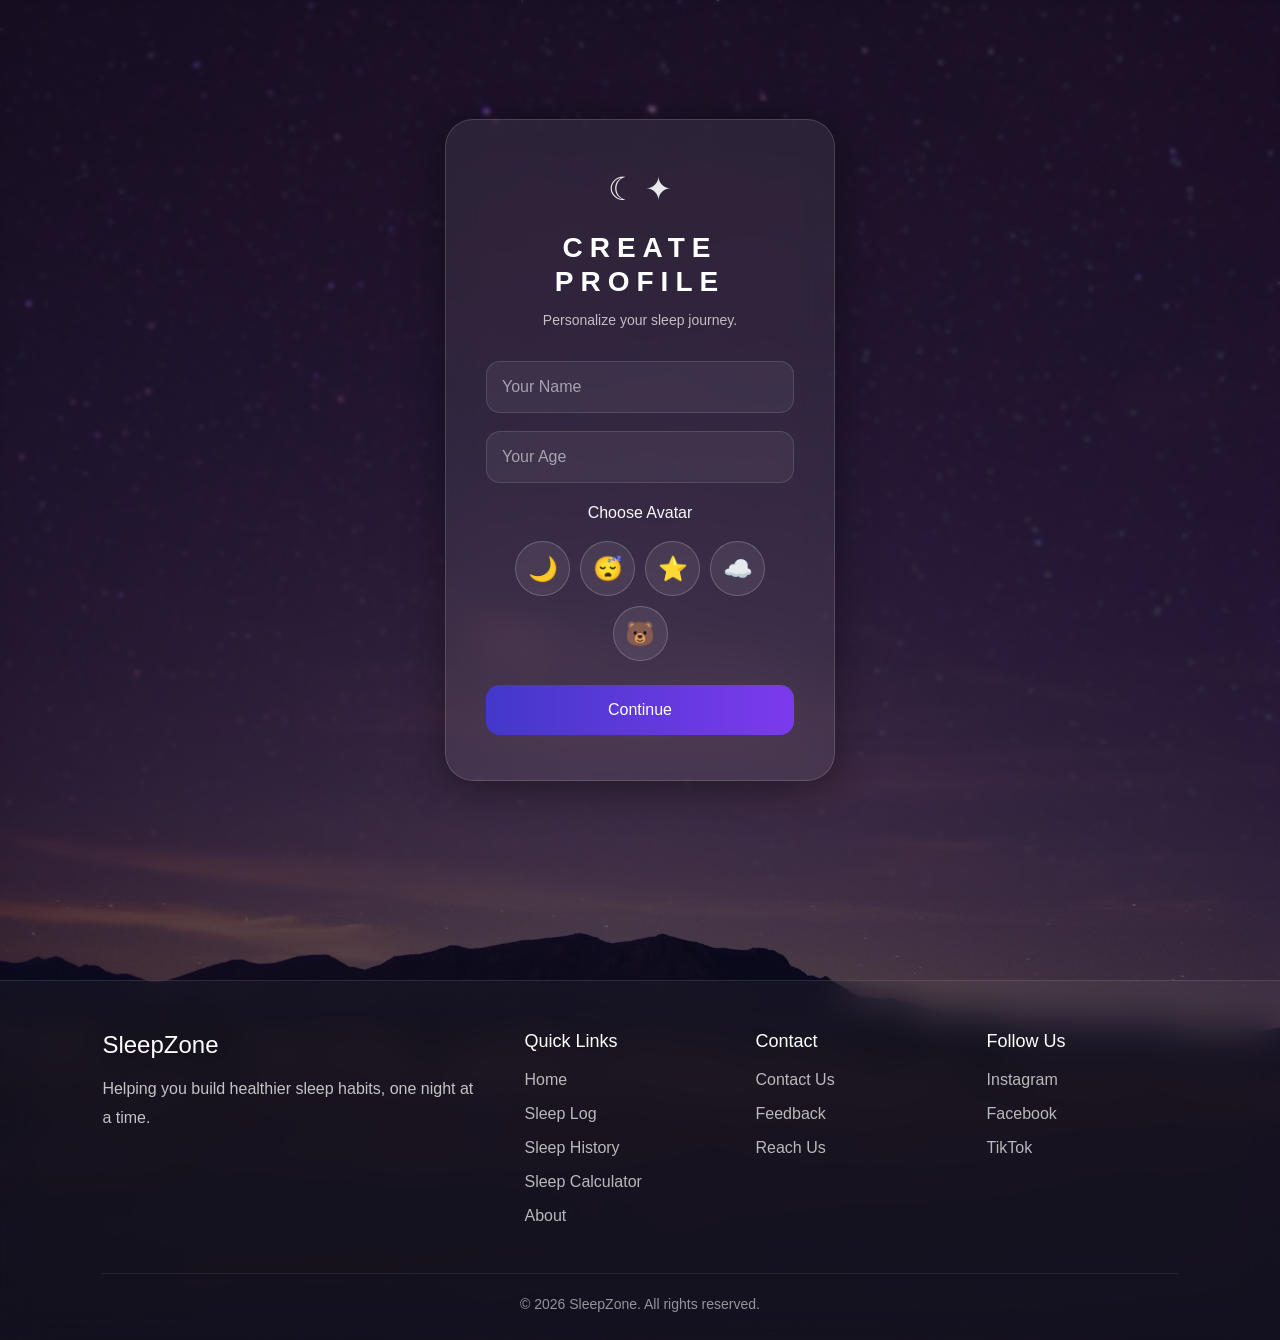
==== createprofile.html @ e81f1e1e "Add files via upload" ====
<!DOCTYPE html>
<html lang="en">
<head>
  <meta charset="UTF-8">
  <meta name="viewport" content="width=device-width, initial-scale=1.0">

  <title>Create Profile</title>

  <link href="https://cdn.jsdelivr.net/npm/bootstrap@5.3.3/dist/css/bootstrap.min.css" rel="stylesheet">

  <link rel="stylesheet" href="style.css">
</head>

<body>

  <div class="background-overlay"></div>

  <div class="page-wrapper">

  <div class="login-container">

    <div class="moon-icon">
      ☾ ✦
    </div>

    <h1>CREATE PROFILE</h1>

    <p class="tagline">
      Personalize your sleep journey.
    </p>

    <input
      type="text"
      id="name"
      class="form-control glass-input"
      placeholder="Your Name"
    >

    <input
      type="number"
      id="age"
      class="form-control glass-input"
      placeholder="Your Age"
    >

    <p class="mb-3 text-light">
      Choose Avatar
    </p>

    <div class="avatar-container">

      <button class="avatar-btn" onclick="selectAvatar('🌙')">🌙</button>

      <button class="avatar-btn" onclick="selectAvatar('😴')">😴</button>

      <button class="avatar-btn" onclick="selectAvatar('⭐')">⭐</button>

      <button class="avatar-btn" onclick="selectAvatar('☁️')">☁️</button>

      <button class="avatar-btn" onclick="selectAvatar('🐻')">🐻</button>

    </div>

    <button class="login-btn mt-4" onclick="saveProfile()">
      Continue
    </button>

  </div>

  </div>

   <!-- FOOTER -->

    <footer class="footer">

        <div class="footer-content">

            <div class="footer-section">

                <h3>SleepZone</h3>

                <p>
                    Helping you build healthier sleep habits,
                    one night at a time.
                </p>

            </div>

            <div class="footer-section">

                <h4>Quick Links</h4>

                <a href="dashboard.html">Home</a>
                <a href="sleep-log.html">Sleep Log</a>
                <a href="sleep-history.html">Sleep History</a>
                <a href="sleep-calc.html">Sleep Calculator</a>
                <a href="about.html">About</a>

            </div>

            <div class="footer-section">

                <h4>Contact</h4>

                <a href="#">Contact Us</a>
                <a href="#">Feedback</a>
                <a href="#">Reach Us</a>

            </div>

            <div class="footer-section">

                <h4>Follow Us</h4>

                <a href="#">Instagram</a>
                <a href="#">Facebook</a>
                <a href="#">TikTok</a>

            </div>

        </div>

        <div class="footer-bottom">
            © 2026 SleepZone. All rights reserved.
        </div>

    </footer>




  <script src="script.js"></script>

</body>
</html>
---- style.css ----
/* =========================================
   LOGIN PAGE
========================================= */


*{
    margin: 0;
    padding: 0;
    box-sizing: border-box;
}


  body{
  font-family: 'Poppins', sans-serif;

  min-height: 100vh;

  background:
    linear-gradient(
      rgba(8, 8, 25, 0.55),
      rgba(8, 8, 25, 0.75)
    ),
    url("indexbg.jpg");

  background-size: cover;
  background-position: center;
  background-repeat: no-repeat;

  color: white;

}


.page-wrapper{
    min-height: 100vh;

    display: flex;
    flex-direction: column;
    align-items: center;

    justify-content: center;

    padding: 40px 0;
}
/* background blur */

.background-overlay{
    position: absolute;
    inset: 0;

    backdrop-filter: blur(2px);
}

/* login glass card */

.login-container{

    position: relative;
    z-index: 2;

    width: 390px;
    padding: 45px 40px;
    border-radius: 28px;
    background: rgba(255,255,255,0.07);
    border: 1px solid rgba(255,255,255,0.15);
    backdrop-filter: blur(16px);
    box-shadow:
    0 8px 40px rgba(0,0,0,0.4);
    text-align: center;
    color: white;
    margin:auto;
}

/* moon icon */

.moon-icon{
    font-size: 32px;
    margin-bottom: 18px;
    color: rgba(255,255,255,0.9);
}

/* title */

h1{
    font-size: 28px;
    font-weight: 600;
    letter-spacing: 7px;

    margin-bottom: 12px;
}

/* subtitle */

.tagline{
    font-size: 14px;

    color: rgba(255,255,255,0.7);

    margin-bottom: 30px;
}

/* inputs */

.glass-input{

    background: rgba(255,255,255,0.06) !important;

    border: 1px solid rgba(255,255,255,0.12) !important;

    color: white !important;

    border-radius: 14px;

    padding: 13px 15px;

    margin-bottom: 18px;
}

.glass-input::placeholder{
    color: rgba(255,255,255,0.55);
}

.glass-input:focus{

    background: rgba(255,255,255,0.09) !important;

    border-color: #8b5cf6 !important;

    box-shadow: none !important;
}

/* login button */

.login-btn{

    width: 100%;

    padding: 13px;

    border: none;

    border-radius: 14px;

    background:
    linear-gradient(
    to right,
    #4338ca,
    #7c3aed
    );

    color: white;

    font-weight: 500;

    transition: 0.3s ease;
}

.login-btn:hover{

    transform: translateY(-2px);

    box-shadow:
    0 0 18px rgba(124,58,237,0.6);
}

/* error text */

#error{
    color: #ff8fa3 !important;
}

/* credit */

.image-credit{

    position: absolute;

    bottom: 15px;
    right: 20px;

    z-index: 3;

    font-size: 11px;

    color: rgba(255,255,255,0.55);
}

.image-credit a{

    color: rgba(255,255,255,0.75);

    text-decoration: none;
}

.image-credit a:hover{
    color: white;
}

/* mobile responsive */

@media(max-width: 500px){

    .login-container{

        width: 92%;

        padding: 35px 25px;
    }

    h1{
        font-size: 23px;
        letter-spacing: 5px;
    }
}


/* =========================================
   CREATE PROFILE PAGE
========================================= */

/* avatar section */

.avatar-container{

    display: flex;

    justify-content: center;

    gap: 10px;

    flex-wrap: wrap;
}

.avatar-btn{

    width: 55px;
    height: 55px;

    border-radius: 50%;

    border: 1px solid rgba(255,255,255,0.2);

    background: rgba(255,255,255,0.08);

    color: white;

    font-size: 24px;

    transition: 0.3s;
}

.avatar-btn:hover{

    transform: scale(1.08);

    background: rgba(255,255,255,0.15);
}

.selected-avatar{

    border: 2px solid #8b5cf6;

    box-shadow:
    0 0 12px rgba(139,92,246,0.7);
}





/* =========================================
   FOOTER
========================================= */

.footer{

    margin-top:80px;

    background:
        rgba(255,255,255,0.04);

    border-top:
        1px solid rgba(255,255,255,0.10);

    backdrop-filter:
        blur(18px);

    padding:50px 8% 25px;

       width: 100%;

}

.footer-content{

    display:grid;

    grid-template-columns:
        2fr 1fr 1fr 1fr;

    gap:40px;
}

.footer-section h3{

    color:white;

    margin-bottom:15px;

    font-size:24px;
}

.footer-section h4{

    color:white;

    margin-bottom:15px;

    font-size:18px;
}

.footer-section p{

    color:rgba(255,255,255,0.75);

    line-height:1.8;
}

.footer-section a{

    display:block;

    text-decoration:none;

    color:rgba(255,255,255,0.7);

    margin-bottom:10px;

    transition:0.3s;
}

.footer-section a:hover{

    color:#d8b4fe;

    transform:
        translateX(4px);
}

.footer-bottom{

    margin-top:35px;

    padding-top:20px;

    border-top:
        1px solid rgba(255,255,255,0.08);

    text-align:center;

    color:rgba(255,255,255,0.55);

    font-size:14px;
}
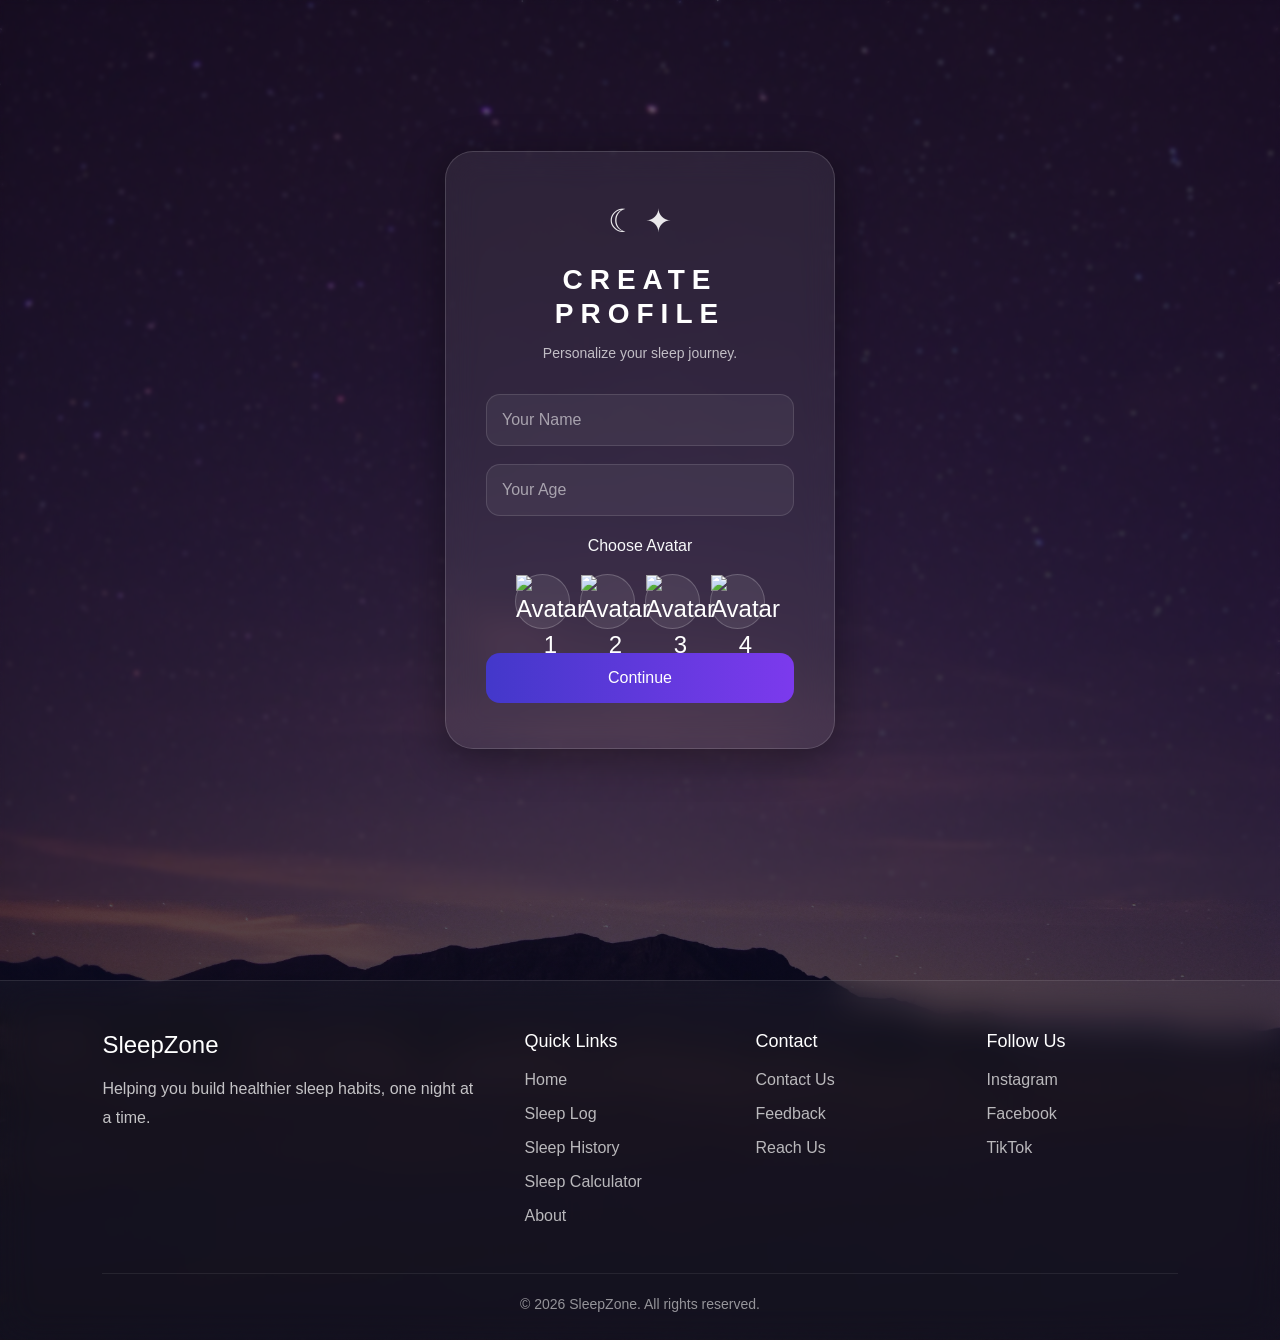
==== commit 2c5ddd72: "Update createprofile.html" ====
--- a/createprofile.html
+++ b/createprofile.html
@@ -47,19 +47,20 @@
       Choose Avatar
     </p>
 
-    <div class="avatar-container">
-
-      <button class="avatar-btn" onclick="selectAvatar('🌙')">🌙</button>
-
-      <button class="avatar-btn" onclick="selectAvatar('😴')">😴</button>
-
-      <button class="avatar-btn" onclick="selectAvatar('⭐')">⭐</button>
-
-      <button class="avatar-btn" onclick="selectAvatar('☁️')">☁️</button>
-
-      <button class="avatar-btn" onclick="selectAvatar('🐻')">🐻</button>
-
-    </div>
+   <div class="avatar-container">
+    <button class="avatar-btn" onclick="selectAvatar('avatar1.png')">
+        <img src="avatar1.png" alt="Avatar 1">
+    </button>
+    <button class="avatar-btn" onclick="selectAvatar('avatar2.png')">
+        <img src="avatar2.png" alt="Avatar 2">
+    </button>
+    <button class="avatar-btn" onclick="selectAvatar('avatar3.png')">
+        <img src="avatar3.png" alt="Avatar 3">
+    </button>
+    <button class="avatar-btn" onclick="selectAvatar('avatar4.png')">
+        <img src="avatar4.png" alt="Avatar 4">
+    </button>
+</div>
 
     <button class="login-btn mt-4" onclick="saveProfile()">
       Continue
@@ -132,4 +133,4 @@
   <script src="script.js"></script>
 
 </body>
-</html>+</html>
--- a/style.css
+++ b/style.css
@@ -365,3 +365,24 @@
 
 
 
+@media (max-width: 900px) {
+
+  .footer-content {
+    grid-template-columns: 1fr;
+    min-width: 0;
+     gap: 15px;
+  }
+
+  .footer-section {
+    min-width: 0;
+    font-size: 13px;
+  }
+
+  .footer-section h3 { font-size: 14px; }
+  .footer-section h4 { font-size: 12px; }
+  .footer-section p  { font-size: 10px; }
+  .footer-section a  { font-size: 10px; }
+
+  .footer-bottom { font-size: 12px; }
+
+}
